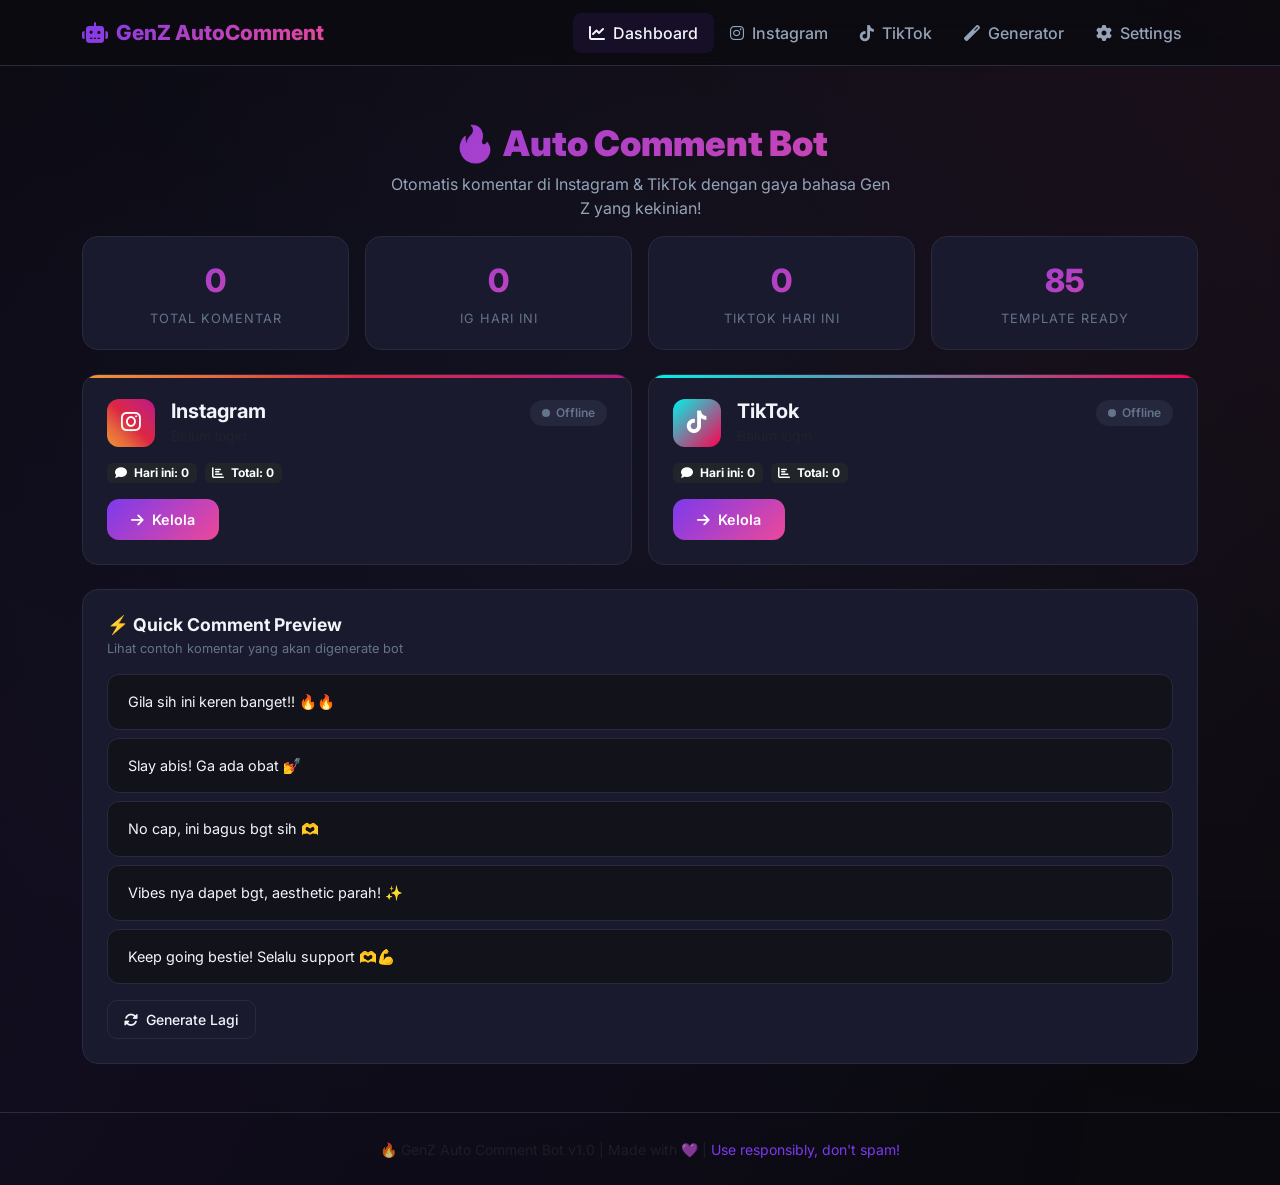
==== templates/index.html @ 7443616b "🤖 AutoCommentAI v2.0 - Smart Social Media Auto Commenter - AI-powered comment generator using Google" ====
<!DOCTYPE html>
<html lang="id" data-theme="dark">
<head>
    <meta charset="UTF-8">
    <meta name="viewport" content="width=device-width, initial-scale=1.0">
    <title>🔥 Gen Z Auto Comment Bot</title>
    <link href="https://cdn.jsdelivr.net/npm/bootstrap@5.3.2/dist/css/bootstrap.min.css" rel="stylesheet">
    <link href="https://cdnjs.cloudflare.com/ajax/libs/font-awesome/6.5.1/css/all.min.css" rel="stylesheet">
    <link href="https://fonts.googleapis.com/css2?family=Inter:wght@300;400;500;600;700;800;900&display=swap" rel="stylesheet">
    <style>
        :root {
            --bg-primary: #0a0a0f;
            --bg-secondary: #12121a;
            --bg-card: #1a1a2e;
            --bg-card-hover: #1f1f35;
            --accent-purple: #7c3aed;
            --accent-pink: #ec4899;
            --accent-blue: #3b82f6;
            --accent-green: #10b981;
            --accent-orange: #f59e0b;
            --accent-red: #ef4444;
            --text-primary: #f1f5f9;
            --text-secondary: #94a3b8;
            --text-muted: #64748b;
            --border: #2a2a3e;
            --gradient-1: linear-gradient(135deg, #7c3aed, #ec4899);
            --gradient-2: linear-gradient(135deg, #3b82f6, #7c3aed);
            --gradient-ig: linear-gradient(45deg, #f09433, #e6683c, #dc2743, #cc2366, #bc1888);
            --gradient-tiktok: linear-gradient(135deg, #00f2ea, #ff0050);
            --shadow: 0 4px 6px -1px rgba(0, 0, 0, 0.3);
            --shadow-lg: 0 10px 25px -3px rgba(0, 0, 0, 0.4);
        }

        * {
            margin: 0;
            padding: 0;
            box-sizing: border-box;
        }

        body {
            font-family: 'Inter', sans-serif;
            background: var(--bg-primary);
            color: var(--text-primary);
            min-height: 100vh;
            overflow-x: hidden;
        }

        /* Animated Background */
        .bg-animation {
            position: fixed;
            top: 0;
            left: 0;
            width: 100%;
            height: 100%;
            z-index: -1;
            background: var(--bg-primary);
        }

        .bg-animation::before {
            content: '';
            position: absolute;
            top: -50%;
            left: -50%;
            width: 200%;
            height: 200%;
            background: radial-gradient(circle at 20% 80%, rgba(124, 58, 237, 0.08) 0%, transparent 50%),
                        radial-gradient(circle at 80% 20%, rgba(236, 72, 153, 0.08) 0%, transparent 50%),
                        radial-gradient(circle at 50% 50%, rgba(59, 130, 246, 0.05) 0%, transparent 50%);
            animation: bgFloat 20s ease-in-out infinite;
        }

        @keyframes bgFloat {
            0%, 100% { transform: translate(0, 0) rotate(0deg); }
            33% { transform: translate(30px, -30px) rotate(1deg); }
            66% { transform: translate(-20px, 20px) rotate(-1deg); }
        }

        /* Navbar */
        .navbar-custom {
            background: rgba(10, 10, 15, 0.8);
            backdrop-filter: blur(20px);
            border-bottom: 1px solid var(--border);
            padding: 0.75rem 0;
        }

        .navbar-brand {
            font-weight: 800;
            font-size: 1.3rem;
            background: var(--gradient-1);
            -webkit-background-clip: text;
            -webkit-text-fill-color: transparent;
        }

        .nav-link {
            color: var(--text-secondary) !important;
            font-weight: 500;
            padding: 0.5rem 1rem !important;
            border-radius: 8px;
            transition: all 0.3s;
        }

        .nav-link:hover, .nav-link.active {
            color: var(--text-primary) !important;
            background: rgba(124, 58, 237, 0.1);
        }

        /* Cards */
        .card-custom {
            background: var(--bg-card);
            border: 1px solid var(--border);
            border-radius: 16px;
            padding: 1.5rem;
            transition: all 0.3s ease;
        }

        .card-custom:hover {
            background: var(--bg-card-hover);
            transform: translateY(-2px);
            box-shadow: var(--shadow-lg);
        }

        /* Platform Cards */
        .platform-card {
            position: relative;
            overflow: hidden;
        }

        .platform-card::before {
            content: '';
            position: absolute;
            top: 0;
            left: 0;
            right: 0;
            height: 3px;
        }

        .platform-card.instagram::before {
            background: var(--gradient-ig);
        }

        .platform-card.tiktok::before {
            background: var(--gradient-tiktok);
        }

        .platform-icon {
            width: 48px;
            height: 48px;
            border-radius: 12px;
            display: flex;
            align-items: center;
            justify-content: center;
            font-size: 1.4rem;
        }

        .platform-icon.ig {
            background: var(--gradient-ig);
        }

        .platform-icon.tt {
            background: var(--gradient-tiktok);
        }

        /* Stats Cards */
        .stat-card {
            text-align: center;
            padding: 1.25rem;
        }

        .stat-number {
            font-size: 2rem;
            font-weight: 800;
            background: var(--gradient-1);
            -webkit-background-clip: text;
            -webkit-text-fill-color: transparent;
        }

        .stat-label {
            font-size: 0.8rem;
            color: var(--text-muted);
            text-transform: uppercase;
            letter-spacing: 1px;
            margin-top: 0.25rem;
        }

        /* Buttons */
        .btn-glow {
            position: relative;
            padding: 0.6rem 1.5rem;
            border: none;
            border-radius: 12px;
            font-weight: 600;
            font-size: 0.9rem;
            cursor: pointer;
            transition: all 0.3s ease;
            overflow: hidden;
        }

        .btn-start {
            background: var(--gradient-1);
            color: white;
        }

        .btn-start:hover {
            transform: translateY(-2px);
            box-shadow: 0 8px 25px rgba(124, 58, 237, 0.4);
            color: white;
        }

        .btn-stop {
            background: linear-gradient(135deg, #ef4444, #dc2626);
            color: white;
        }

        .btn-stop:hover {
            transform: translateY(-2px);
            box-shadow: 0 8px 25px rgba(239, 68, 68, 0.4);
            color: white;
        }

        .btn-outline-custom {
            border: 1px solid var(--border);
            background: transparent;
            color: var(--text-primary);
            padding: 0.5rem 1rem;
            border-radius: 10px;
            font-weight: 500;
            transition: all 0.3s;
        }

        .btn-outline-custom:hover {
            background: rgba(124, 58, 237, 0.1);
            border-color: var(--accent-purple);
            color: var(--text-primary);
        }

        /* Inputs */
        .input-custom {
            background: var(--bg-secondary);
            border: 1px solid var(--border);
            color: var(--text-primary);
            border-radius: 10px;
            padding: 0.65rem 1rem;
            font-size: 0.9rem;
            transition: all 0.3s;
        }

        .input-custom:focus {
            background: var(--bg-secondary);
            border-color: var(--accent-purple);
            color: var(--text-primary);
            box-shadow: 0 0 0 3px rgba(124, 58, 237, 0.15);
        }

        .input-custom::placeholder {
            color: var(--text-muted);
        }

        /* Tags Input */
        .tags-container {
            display: flex;
            flex-wrap: wrap;
            gap: 0.5rem;
            padding: 0.5rem;
            background: var(--bg-secondary);
            border: 1px solid var(--border);
            border-radius: 10px;
            min-height: 44px;
            align-items: center;
        }

        .tag {
            display: inline-flex;
            align-items: center;
            gap: 0.3rem;
            padding: 0.25rem 0.6rem;
            border-radius: 20px;
            font-size: 0.8rem;
            font-weight: 500;
        }

        .tag.hashtag {
            background: rgba(124, 58, 237, 0.2);
            color: #a78bfa;
        }

        .tag.user {
            background: rgba(59, 130, 246, 0.2);
            color: #60a5fa;
        }

        .tag .remove-tag {
            cursor: pointer;
            opacity: 0.7;
            transition: opacity 0.2s;
        }

        .tag .remove-tag:hover {
            opacity: 1;
        }

        .tags-input {
            border: none;
            background: transparent;
            color: var(--text-primary);
            outline: none;
            font-size: 0.85rem;
            min-width: 100px;
            flex: 1;
        }

        .tags-input::placeholder {
            color: var(--text-muted);
        }

        /* Log Console */
        .log-console {
            background: #0d0d14;
            border: 1px solid var(--border);
            border-radius: 12px;
            max-height: 350px;
            overflow-y: auto;
            font-family: 'JetBrains Mono', 'Fira Code', monospace;
            font-size: 0.8rem;
        }

        .log-entry {
            padding: 0.4rem 1rem;
            border-bottom: 1px solid rgba(42, 42, 62, 0.3);
            display: flex;
            gap: 0.75rem;
            align-items: flex-start;
        }

        .log-entry:last-child {
            border-bottom: none;
        }

        .log-time {
            color: var(--text-muted);
            white-space: nowrap;
            font-size: 0.75rem;
        }

        .log-message {
            word-break: break-word;
        }

        .log-entry.success .log-message { color: var(--accent-green); }
        .log-entry.error .log-message { color: var(--accent-red); }
        .log-entry.warning .log-message { color: var(--accent-orange); }
        .log-entry.info .log-message { color: var(--text-secondary); }

        /* Status Badge */
        .status-badge {
            display: inline-flex;
            align-items: center;
            gap: 0.4rem;
            padding: 0.25rem 0.75rem;
            border-radius: 20px;
            font-size: 0.75rem;
            font-weight: 600;
        }

        .status-badge.running {
            background: rgba(16, 185, 129, 0.15);
            color: var(--accent-green);
        }

        .status-badge.stopped {
            background: rgba(239, 68, 68, 0.15);
            color: var(--accent-red);
        }

        .status-badge.offline {
            background: rgba(100, 116, 139, 0.15);
            color: var(--text-muted);
        }

        .status-dot {
            width: 8px;
            height: 8px;
            border-radius: 50%;
        }

        .status-dot.running {
            background: var(--accent-green);
            animation: pulse 2s infinite;
        }

        .status-dot.stopped { background: var(--accent-red); }
        .status-dot.offline { background: var(--text-muted); }

        @keyframes pulse {
            0%, 100% { opacity: 1; }
            50% { opacity: 0.4; }
        }

        /* Comment Preview */
        .comment-preview {
            background: var(--bg-secondary);
            border: 1px solid var(--border);
            border-radius: 12px;
            padding: 1rem 1.25rem;
            margin: 0.5rem 0;
            font-size: 0.9rem;
            line-height: 1.5;
            animation: fadeInUp 0.3s ease;
        }

        @keyframes fadeInUp {
            from {
                opacity: 0;
                transform: translateY(10px);
            }
            to {
                opacity: 1;
                transform: translateY(0);
            }
        }

        /* Toggle Switch */
        .toggle-switch {
            position: relative;
            width: 44px;
            height: 24px;
        }

        .toggle-switch input {
            opacity: 0;
            width: 0;
            height: 0;
        }

        .toggle-slider {
            position: absolute;
            cursor: pointer;
            top: 0;
            left: 0;
            right: 0;
            bottom: 0;
            background: var(--border);
            transition: 0.3s;
            border-radius: 24px;
        }

        .toggle-slider::before {
            content: '';
            position: absolute;
            height: 18px;
            width: 18px;
            left: 3px;
            bottom: 3px;
            background: white;
            transition: 0.3s;
            border-radius: 50%;
        }

        .toggle-switch input:checked + .toggle-slider {
            background: var(--accent-purple);
        }

        .toggle-switch input:checked + .toggle-slider::before {
            transform: translateX(20px);
        }

        /* Sections */
        .section-title {
            font-size: 1.1rem;
            font-weight: 700;
            margin-bottom: 0.25rem;
        }

        .section-subtitle {
            font-size: 0.8rem;
            color: var(--text-muted);
            margin-bottom: 1rem;
        }

        /* Custom Scrollbar */
        ::-webkit-scrollbar {
            width: 6px;
        }

        ::-webkit-scrollbar-track {
            background: transparent;
        }

        ::-webkit-scrollbar-thumb {
            background: var(--border);
            border-radius: 3px;
        }

        ::-webkit-scrollbar-thumb:hover {
            background: var(--text-muted);
        }

        /* Tab Custom */
        .tab-custom {
            display: flex;
            gap: 0.25rem;
            background: var(--bg-secondary);
            padding: 0.25rem;
            border-radius: 12px;
            margin-bottom: 1.5rem;
        }

        .tab-btn {
            flex: 1;
            padding: 0.6rem 1rem;
            border: none;
            background: transparent;
            color: var(--text-muted);
            font-weight: 600;
            font-size: 0.85rem;
            border-radius: 10px;
            cursor: pointer;
            transition: all 0.3s;
        }

        .tab-btn.active {
            background: var(--bg-card);
            color: var(--text-primary);
        }

        .tab-btn:hover:not(.active) {
            color: var(--text-secondary);
        }

        .tab-content {
            display: none;
        }

        .tab-content.active {
            display: block;
            animation: fadeInUp 0.3s ease;
        }

        /* Range Slider */
        .range-custom {
            -webkit-appearance: none;
            appearance: none;
            width: 100%;
            height: 6px;
            background: var(--border);
            border-radius: 3px;
            outline: none;
        }

        .range-custom::-webkit-slider-thumb {
            -webkit-appearance: none;
            appearance: none;
            width: 18px;
            height: 18px;
            border-radius: 50%;
            background: var(--accent-purple);
            cursor: pointer;
            box-shadow: 0 2px 6px rgba(124, 58, 237, 0.4);
        }

        /* Toast */
        .toast-container {
            position: fixed;
            top: 20px;
            right: 20px;
            z-index: 9999;
        }

        .toast-custom {
            background: var(--bg-card);
            border: 1px solid var(--border);
            color: var(--text-primary);
            border-radius: 12px;
            padding: 1rem 1.25rem;
            margin-bottom: 0.5rem;
            display: flex;
            align-items: center;
            gap: 0.75rem;
            box-shadow: var(--shadow-lg);
            animation: slideInRight 0.3s ease;
            max-width: 360px;
        }

        @keyframes slideInRight {
            from { transform: translateX(100%); opacity: 0; }
            to { transform: translateX(0); opacity: 1; }
        }

        /* Category Badge */
        .category-badge {
            display: inline-block;
            padding: 0.3rem 0.75rem;
            border-radius: 20px;
            font-size: 0.75rem;
            font-weight: 500;
            cursor: pointer;
            transition: all 0.3s;
            border: 1px solid var(--border);
            background: transparent;
            color: var(--text-secondary);
        }

        .category-badge.selected {
            background: rgba(124, 58, 237, 0.2);
            border-color: var(--accent-purple);
            color: #a78bfa;
        }

        .category-badge:hover {
            border-color: var(--accent-purple);
        }

        /* Modal Custom */
        .modal-custom .modal-content {
            background: var(--bg-card);
            border: 1px solid var(--border);
            border-radius: 16px;
        }

        .modal-custom .modal-header {
            border-bottom: 1px solid var(--border);
        }

        .modal-custom .modal-footer {
            border-top: 1px solid var(--border);
        }

        /* Responsive */
        @media (max-width: 768px) {
            .stat-number { font-size: 1.5rem; }
            .card-custom { padding: 1rem; }
        }

        /* Hero Section */
        .hero-section {
            padding: 2rem 0 1rem;
            text-align: center;
        }

        .hero-title {
            font-size: 2.2rem;
            font-weight: 900;
            background: var(--gradient-1);
            -webkit-background-clip: text;
            -webkit-text-fill-color: transparent;
            margin-bottom: 0.5rem;
        }

        .hero-subtitle {
            color: var(--text-secondary);
            font-size: 1rem;
            max-width: 500px;
            margin: 0 auto;
        }

        /* Select Custom */
        .select-custom {
            background: var(--bg-secondary);
            border: 1px solid var(--border);
            color: var(--text-primary);
            border-radius: 10px;
            padding: 0.5rem 1rem;
            font-size: 0.9rem;
        }

        .select-custom:focus {
            border-color: var(--accent-purple);
            box-shadow: 0 0 0 3px rgba(124, 58, 237, 0.15);
        }

        select.select-custom option {
            background: var(--bg-card);
        }
    </style>
</head>
<body>
    <div class="bg-animation"></div>

    <!-- Toast Container -->
    <div class="toast-container" id="toastContainer"></div>

    <!-- Navbar -->
    <nav class="navbar navbar-expand-lg navbar-custom sticky-top">
        <div class="container">
            <a class="navbar-brand" href="#">
                <i class="fas fa-robot me-2"></i>GenZ AutoComment
            </a>
            <button class="navbar-toggler" type="button" data-bs-toggle="collapse" data-bs-target="#navbarNav" style="border-color: var(--border);">
                <i class="fas fa-bars" style="color: var(--text-primary);"></i>
            </button>
            <div class="collapse navbar-collapse" id="navbarNav">
                <ul class="navbar-nav ms-auto">
                    <li class="nav-item">
                        <a class="nav-link active" href="#" onclick="showSection('dashboard')">
                            <i class="fas fa-chart-line me-1"></i> Dashboard
                        </a>
                    </li>
                    <li class="nav-item">
                        <a class="nav-link" href="#" onclick="showSection('instagram')">
                            <i class="fab fa-instagram me-1"></i> Instagram
                        </a>
                    </li>
                    <li class="nav-item">
                        <a class="nav-link" href="#" onclick="showSection('tiktok')">
                            <i class="fab fa-tiktok me-1"></i> TikTok
                        </a>
                    </li>
                    <li class="nav-item">
                        <a class="nav-link" href="#" onclick="showSection('generator')">
                            <i class="fas fa-magic me-1"></i> Generator
                        </a>
                    </li>
                    <li class="nav-item">
                        <a class="nav-link" href="#" onclick="showSection('settings')">
                            <i class="fas fa-cog me-1"></i> Settings
                        </a>
                    </li>
                </ul>
            </div>
        </div>
    </nav>

    <div class="container py-4">

        <!-- ==================== DASHBOARD ==================== -->
        <div id="section-dashboard" class="section-page">
            <div class="hero-section">
                <h1 class="hero-title">🔥 Auto Comment Bot</h1>
                <p class="hero-subtitle">Otomatis komentar di Instagram & TikTok dengan gaya bahasa Gen Z yang kekinian!</p>
            </div>

            <!-- Stats Row -->
            <div class="row g-3 mb-4">
                <div class="col-6 col-md-3">
                    <div class="card-custom stat-card">
                        <div class="stat-number" id="stat-total">0</div>
                        <div class="stat-label">Total Komentar</div>
                    </div>
                </div>
                <div class="col-6 col-md-3">
                    <div class="card-custom stat-card">
                        <div class="stat-number" id="stat-ig-today">0</div>
                        <div class="stat-label">IG Hari Ini</div>
                    </div>
                </div>
                <div class="col-6 col-md-3">
                    <div class="card-custom stat-card">
                        <div class="stat-number" id="stat-tt-today">0</div>
                        <div class="stat-label">TikTok Hari Ini</div>
                    </div>
                </div>
                <div class="col-6 col-md-3">
                    <div class="card-custom stat-card">
                        <div class="stat-number" id="stat-templates">0</div>
                        <div class="stat-label">Template Ready</div>
                    </div>
                </div>
            </div>

            <!-- Platform Overview -->
            <div class="row g-3 mb-4">
                <!-- Instagram Card -->
                <div class="col-md-6">
                    <div class="card-custom platform-card instagram">
                        <div class="d-flex justify-content-between align-items-start mb-3">
                            <div class="d-flex align-items-center gap-3">
                                <div class="platform-icon ig">
                                    <i class="fab fa-instagram text-white"></i>
                                </div>
                                <div>
                                    <h5 class="mb-0 fw-bold">Instagram</h5>
                                    <small class="text-muted" id="ig-username">Belum login</small>
                                </div>
                            </div>
                            <div id="ig-status">
                                <span class="status-badge offline">
                                    <span class="status-dot offline"></span>
                                    Offline
                                </span>
                            </div>
                        </div>
                        <div class="d-flex gap-2">
                            <span class="badge bg-dark" style="font-size: 0.75rem;">
                                <i class="fas fa-comment me-1"></i>
                                Hari ini: <span id="ig-count-today">0</span>
                            </span>
                            <span class="badge bg-dark" style="font-size: 0.75rem;">
                                <i class="fas fa-chart-bar me-1"></i>
                                Total: <span id="ig-count-total">0</span>
                            </span>
                        </div>
                        <div class="mt-3">
                            <button class="btn btn-sm btn-glow btn-start me-1" onclick="showSection('instagram')">
                                <i class="fas fa-arrow-right me-1"></i> Kelola
                            </button>
                        </div>
                    </div>
                </div>

                <!-- TikTok Card -->
                <div class="col-md-6">
                    <div class="card-custom platform-card tiktok">
                        <div class="d-flex justify-content-between align-items-start mb-3">
                            <div class="d-flex align-items-center gap-3">
                                <div class="platform-icon tt">
                                    <i class="fab fa-tiktok text-white"></i>
                                </div>
                                <div>
                                    <h5 class="mb-0 fw-bold">TikTok</h5>
                                    <small class="text-muted" id="tt-username">Belum login</small>
                                </div>
                            </div>
                            <div id="tt-status">
                                <span class="status-badge offline">
                                    <span class="status-dot offline"></span>
                                    Offline
                                </span>
                            </div>
                        </div>
                        <div class="d-flex gap-2">
                            <span class="badge bg-dark" style="font-size: 0.75rem;">
                                <i class="fas fa-comment me-1"></i>
                                Hari ini: <span id="tt-count-today">0</span>
                            </span>
                            <span class="badge bg-dark" style="font-size: 0.75rem;">
                                <i class="fas fa-chart-bar me-1"></i>
                                Total: <span id="tt-count-total">0</span>
                            </span>
                        </div>
                        <div class="mt-3">
                            <button class="btn btn-sm btn-glow btn-start me-1" onclick="showSection('tiktok')">
                                <i class="fas fa-arrow-right me-1"></i> Kelola
                            </button>
                        </div>
                    </div>
                </div>
            </div>

            <!-- Quick Comment Generator -->
            <div class="card-custom">
                <h6 class="section-title">⚡ Quick Comment Preview</h6>
                <p class="section-subtitle">Lihat contoh komentar yang akan digenerate bot</p>
                <div id="quick-comments"></div>
                <button class="btn btn-sm btn-outline-custom mt-2" onclick="loadQuickComments()">
                    <i class="fas fa-sync-alt me-1"></i> Generate Lagi
                </button>
            </div>
        </div>

        <!-- ==================== INSTAGRAM ==================== -->
        <div id="section-instagram" class="section-page" style="display:none;">
            <div class="d-flex align-items-center gap-3 mb-4">
                <div class="platform-icon ig">
                    <i class="fab fa-instagram text-white"></i>
                </div>
                <div>
                    <h3 class="mb-0 fw-bold">Instagram Auto Comment</h3>
                    <small class="text-muted">Otomatis komentar di postingan Instagram</small>
                </div>
            </div>

            <!-- Login Section -->
            <div class="card-custom mb-3" id="ig-login-section">
                <h6 class="section-title">🔑 Login Instagram</h6>
                <p class="section-subtitle">Masukkan credentials Instagram kamu</p>
                <div class="row g-2">
                    <div class="col-md-5">
                        <input type="text" class="form-control input-custom" id="ig-input-username" placeholder="Username Instagram">
                    </div>
                    <div class="col-md-5">
                        <input type="password" class="form-control input-custom" id="ig-input-password" placeholder="Password">
                    </div>
                    <div class="col-md-2">
                        <button class="btn btn-glow btn-start w-100" onclick="loginInstagram()">
                            <i class="fas fa-sign-in-alt me-1"></i> Login
                        </button>
                    </div>
                </div>
                <small class="text-muted mt-2 d-block">
                    ⚠️ Credentials hanya disimpan di session, tidak di database. Gunakan akun yang aman.
                </small>
            </div>

            <!-- Target Settings -->
            <div class="card-custom mb-3">
                <h6 class="section-title">🎯 Target Komentar</h6>
                <p class="section-subtitle">Tentukan hashtag dan user yang ingin dikomentari</p>

                <label class="form-label small text-muted mb-1">Hashtag Target</label>
                <div class="tags-container mb-3" id="ig-hashtags-container">
                    <input type="text" class="tags-input" id="ig-hashtag-input" placeholder="Ketik hashtag, tekan Enter..." onkeydown="addTag(event, 'ig', 'hashtag')">
                </div>

                <label class="form-label small text-muted mb-1">User Target</label>
                <div class="tags-container" id="ig-users-container">
                    <input type="text" class="tags-input" id="ig-user-input" placeholder="Ketik username, tekan Enter..." onkeydown="addTag(event, 'ig', 'user')">
                </div>
            </div>

            <!-- Control -->
            <div class="card-custom mb-3">
                <div class="d-flex justify-content-between align-items-center">
                    <div>
                        <h6 class="section-title mb-0">🤖 Auto Comment</h6>
                        <small class="text-muted" id="ig-auto-status">Belum aktif</small>
                    </div>
                    <div class="d-flex gap-2">
                        <button class="btn btn-glow btn-start" id="ig-start-btn" onclick="startIG()">
                            <i class="fas fa-play me-1"></i> Start
                        </button>
                        <button class="btn btn-glow btn-stop" id="ig-stop-btn" onclick="stopIG()" style="display:none;">
                            <i class="fas fa-stop me-1"></i> Stop
                        </button>
                    </div>
                </div>
            </div>

            <!-- Logs -->
            <div class="card-custom">
                <h6 class="section-title">📋 Activity Log</h6>
                <div class="log-console mt-2" id="ig-log">
                    <div class="log-entry info">
                        <span class="log-time">--:--:--</span>
                        <span class="log-message">Menunggu aksi... Login dulu bestie! 🔑</span>
                    </div>
                </div>
            </div>
        </div>

        <!-- ==================== TIKTOK ==================== -->
        <div id="section-tiktok" class="section-page" style="display:none;">
            <div class="d-flex align-items-center gap-3 mb-4">
                <div class="platform-icon tt">
                    <i class="fab fa-tiktok text-white"></i>
                </div>
                <div>
                    <h3 class="mb-0 fw-bold">TikTok Auto Comment</h3>
                    <small class="text-muted">Otomatis komentar di video TikTok</small>
                </div>
            </div>

            <!-- Login -->
            <div class="card-custom mb-3" id="tt-login-section">
                <h6 class="section-title">🔑 Login TikTok</h6>
                <p class="section-subtitle">Masukkan Session ID dari cookie browser kamu</p>
                <div class="row g-2">
                    <div class="col-md-10">
                        <input type="text" class="form-control input-custom" id="tt-input-session" placeholder="Paste sessionid cookie disini...">
                    </div>
                    <div class="col-md-2">
                        <button class="btn btn-glow btn-start w-100" onclick="loginTikTok()">
                            <i class="fas fa-sign-in-alt me-1"></i> Login
                        </button>
                    </div>
                </div>
                <small class="text-muted mt-2 d-block">
                    💡 Cara mendapatkan session ID: Buka TikTok di browser → F12 → Application → Cookies → Cari "sessionid"
                </small>
            </div>

            <!-- Target -->
            <div class="card-custom mb-3">
                <h6 class="section-title">🎯 Target Komentar</h6>
                <p class="section-subtitle">Tentukan hashtag dan user TikTok</p>

                <label class="form-label small text-muted mb-1">Hashtag Target</label>
                <div class="tags-container mb-3" id="tt-hashtags-container">
                    <input type="text" class="tags-input" id="tt-hashtag-input" placeholder="Ketik hashtag, tekan Enter..." onkeydown="addTag(event, 'tt', 'hashtag')">
                </div>

                <label class="form-label small text-muted mb-1">User Target</label>
                <div class="tags-container" id="tt-users-container">
                    <input type="text" class="tags-input" id="tt-user-input" placeholder="Ketik username, tekan Enter..." onkeydown="addTag(event, 'tt', 'user')">
                </div>
            </div>

            <!-- Control -->
            <div class="card-custom mb-3">
                <div class="d-flex justify-content-between align-items-center">
                    <div>
                        <h6 class="section-title mb-0">🤖 Auto Comment</h6>
                        <small class="text-muted" id="tt-auto-status">Belum aktif</small>
                    </div>
                    <div class="d-flex gap-2">
                        <button class="btn btn-glow btn-start" id="tt-start-btn" onclick="startTT()">
                            <i class="fas fa-play me-1"></i> Start
                        </button>
                        <button class="btn btn-glow btn-stop" id="tt-stop-btn" onclick="stopTT()" style="display:none;">
                            <i class="fas fa-stop me-1"></i> Stop
                        </button>
                    </div>
                </div>
            </div>

            <!-- Logs -->
            <div class="card-custom">
                <h6 class="section-title">📋 Activity Log</h6>
                <div class="log-console mt-2" id="tt-log">
                    <div class="log-entry info">
                        <span class="log-time">--:--:--</span>
                        <span class="log-message">Menunggu aksi... Login dulu bestie! 🔑</span>
                    </div>
                </div>
            </div>
        </div>

        <!-- ==================== GENERATOR ==================== -->
        <div id="section-generator" class="section-page" style="display:none;">
            <div class="d-flex align-items-center gap-3 mb-4">
                <div class="platform-icon" style="background: var(--gradient-2);">
                    <i class="fas fa-magic text-white"></i>
                </div>
                <div>
                    <h3 class="mb-0 fw-bold">Comment Generator</h3>
                    <small class="text-muted">Preview dan test komentar Gen Z sebelum auto comment</small>
                </div>
            </div>

            <div class="row g-3">
                <div class="col-md-5">
                    <div class="card-custom">
                        <h6 class="section-title">⚙️ Pengaturan Generate</h6>

                        <label class="form-label small text-muted mt-3">Mode</label>
                        <select class="form-select select-custom" id="gen-mode">
                            <option value="template">📝 Template (Tanpa AI)</option>
                            <option value="ai">🤖 AI (OpenAI GPT)</option>
                        </select>

                        <label class="form-label small text-muted mt-3">Kategori</label>
                        <div class="d-flex flex-wrap gap-2" id="gen-categories">
                            <!-- Filled by JS -->
                        </div>

                        <label class="form-label small text-muted mt-3">Tipe Postingan (untuk AI mode)</label>
                        <select class="form-select select-custom" id="gen-post-type">
                            <option value="general">🌐 General</option>
                            <option value="food">🍔 Makanan</option>
                            <option value="travel">✈️ Travel</option>
                            <option value="fashion">👗 Fashion</option>
                            <option value="funny">😂 Lucu</option>
                            <option value="motivational">💪 Motivasi</option>
                        </select>

                        <label class="form-label small text-muted mt-3">Caption Postingan (opsional, untuk AI)</label>
                        <textarea class="form-control input-custom" id="gen-caption" rows="3" placeholder="Paste caption postingan disini untuk komentar yang lebih relevan..."></textarea>

                        <label class="form-label small text-muted mt-3">Jumlah Komentar</label>
                        <input type="range" class="range-custom" id="gen-count" min="1" max="20" value="5">
                        <small class="text-muted"><span id="gen-count-label">5</span> komentar</small>

                        <button class="btn btn-glow btn-start w-100 mt-3" onclick="generateComments()">
                            <i class="fas fa-magic me-1"></i> Generate Komentar!
                        </button>
                    </div>
                </div>
                <div class="col-md-7">
                    <div class="card-custom">
                        <h6 class="section-title">💬 Preview Komentar</h6>
                        <p class="section-subtitle">Komentar yang akan digenerate oleh bot</p>
                        <div id="gen-results">
                            <div class="text-center py-5">
                                <i class="fas fa-comments fa-3x mb-3" style="color: var(--text-muted);"></i>
                                <p class="text-muted">Klik "Generate Komentar" untuk melihat preview</p>
                            </div>
                        </div>
                    </div>
                </div>
            </div>
        </div>

        <!-- ==================== SETTINGS ==================== -->
        <div id="section-settings" class="section-page" style="display:none;">
            <div class="d-flex align-items-center gap-3 mb-4">
                <div class="platform-icon" style="background: linear-gradient(135deg, #64748b, #475569);">
                    <i class="fas fa-cog text-white"></i>
                </div>
                <div>
                    <h3 class="mb-0 fw-bold">Settings</h3>
                    <small class="text-muted">Konfigurasi bot auto comment</small>
                </div>
            </div>

            <div class="row g-3">
                <div class="col-md-6">
                    <div class="card-custom">
                        <h6 class="section-title">⏱️ Timing & Limits</h6>
                        <p class="section-subtitle">Atur interval dan batasan komentar</p>

                        <label class="form-label small text-muted">Interval Minimum (detik)</label>
                        <input type="number" class="form-control input-custom mb-3" id="set-interval-min" value="30" min="10" max="300">

                        <label class="form-label small text-muted">Interval Maximum (detik)</label>
                        <input type="number" class="form-control input-custom mb-3" id="set-interval-max" value="120" min="30" max="600">

                        <label class="form-label small text-muted">Max Komentar Per Hari</label>
                        <input type="number" class="form-control input-custom mb-3" id="set-max-per-day" value="50" min="5" max="200">

                        <div class="alert" style="background: rgba(245, 158, 11, 0.1); border: 1px solid rgba(245, 158, 11, 0.2); border-radius: 10px; color: var(--accent-orange); font-size: 0.8rem;">
                            <i class="fas fa-exclamation-triangle me-1"></i>
                            Interval terlalu cepat bisa menyebabkan akun kena ban. Recommended: minimal 30 detik.
                        </div>
                    </div>
                </div>

                <div class="col-md-6">
                    <div class="card-custom">
                        <h6 class="section-title">🎨 Comment Style</h6>
                        <p class="section-subtitle">Atur gaya komentar bot</p>

                        <label class="form-label small text-muted">Mode Komentar</label>
                        <select class="form-select select-custom mb-3" id="set-comment-mode">
                            <option value="template">📝 Template</option>
                            <option value="ai">🤖 AI (OpenAI)</option>
                        </select>

                        <label class="form-label small text-muted">Kategori Aktif</label>
                        <div class="d-flex flex-wrap gap-2 mb-3" id="set-categories">
                            <!-- Filled by JS -->
                        </div>

                        <div class="d-flex justify-content-between align-items-center mb-3">
                            <div>
                                <span class="fw-bold" style="font-size: 0.9rem;">Auto Like</span>
                                <br><small class="text-muted">Like postingan setelah komentar</small>
                            </div>
                            <label class="toggle-switch">
                                <input type="checkbox" id="set-auto-like" checked>
                                <span class="toggle-slider"></span>
                            </label>
                        </div>

                        <div class="d-flex justify-content-between align-items-center">
                            <div>
                                <span class="fw-bold" style="font-size: 0.9rem;">Auto Follow</span>
                                <br><small class="text-muted">Follow user setelah komentar</small>
                            </div>
                            <label class="toggle-switch">
                                <input type="checkbox" id="set-auto-follow">
                                <span class="toggle-slider"></span>
                            </label>
                        </div>
                    </div>
                </div>

                <div class="col-12">
                    <div class="card-custom">
                        <h6 class="section-title">🔑 API Configuration</h6>
                        <p class="section-subtitle">Konfigurasi API key untuk fitur AI</p>

                        <label class="form-label small text-muted">OpenAI API Key (untuk mode AI)</label>
                        <div class="row g-2">
                            <div class="col-md-10">
                                <input type="password" class="form-control input-custom" id="set-openai-key" placeholder="sk-...">
                            </div>
                            <div class="col-md-2">
                                <button class="btn btn-outline-custom w-100" onclick="testApiKey()">
                                    <i class="fas fa-check me-1"></i> Test
                                </button>
                            </div>
                        </div>
                        <small class="text-muted mt-1 d-block">Dapatkan API key di <a href="https://platform.openai.com" target="_blank" style="color: var(--accent-purple);">platform.openai.com</a></small>
                    </div>
                </div>

                <div class="col-12">
                    <button class="btn btn-glow btn-start" onclick="saveSettings()">
                        <i class="fas fa-save me-1"></i> Simpan Settings
                    </button>
                </div>
            </div>
        </div>

    </div>

    <!-- Footer -->
    <footer class="text-center py-4 mt-4" style="border-top: 1px solid var(--border);">
        <small class="text-muted">
            🔥 GenZ Auto Comment Bot v1.0 | Made with 💜 | 
            <span style="color: var(--accent-purple);">Use responsibly, don't spam!</span>
        </small>
    </footer>

    <!-- Scripts -->
    <script src="https://cdn.jsdelivr.net/npm/bootstrap@5.3.2/dist/js/bootstrap.bundle.min.js"></script>
    <script src="https://cdn.socket.io/4.6.0/socket.io.min.js"></script>
    <script>
        // =============================================
        // STATE
        // =============================================
        const API_BASE = '';
        let socket = null;
        const tags = {
            ig: { hashtag: [], user: [] },
            tt: { hashtag: [], user: [] }
        };

        const CATEGORIES = [
            { id: 'pujian_umum', label: '🌟 Pujian Umum' },
            { id: 'pujian_outfit', label: '👗 Outfit' },
            { id: 'pujian_makanan', label: '🍔 Makanan' },
            { id: 'pujian_travel', label: '✈️ Travel' },
            { id: 'supportive', label: '💪 Supportive' },
            { id: 'lucu', label: '😂 Lucu' },
            { id: 'engagement_boost', label: '📈 Engagement' },
        ];

        // =============================================
        // INIT
        // =============================================
        document.addEventListener('DOMContentLoaded', () => {
            initSocket();
            loadCategories();
            loadQuickComments();
            loadStats();
            updateCountLabel();
        });

        function initSocket() {
            try {
                socket = io();
                socket.on('stats_update', (data) => updateDashboard(data));
                socket.on('log_update', (data) => addLogEntry(data.platform, data.log));
            } catch(e) {
                console.log('WebSocket not available, using polling');
                setInterval(loadStats, 5000);
            }
        }

        // =============================================
        // NAVIGATION
        // =============================================
        function showSection(section) {
            document.querySelectorAll('.section-page').forEach(el => el.style.display = 'none');
            document.getElementById(`section-${section}`).style.display = 'block';

            document.querySelectorAll('.nav-link').forEach(el => el.classList.remove('active'));
            event.target.closest('.nav-link')?.classList.add('active');
        }

        // =============================================
        // DASHBOARD
        // =============================================
        function loadStats() {
            fetch(`${API_BASE}/api/status`)
                .then(r => r.json())
                .then(data => updateDashboard(data))
                .catch(() => {});
        }

        function updateDashboard(data) {
            if (!data) return;

            document.getElementById('stat-total').textContent = data.total_all_time || 0;
            document.getElementById('stat-ig-today').textContent = data.instagram?.comments_today || 0;
            document.getElementById('stat-tt-today').textContent = data.tiktok?.comments_today || 0;

            // IG Status
            document.getElementById('ig-count-today').textContent = data.instagram?.comments_today || 0;
            document.getElementById('ig-count-total').textContent = data.instagram?.total_comments || 0;

            const igStatus = data.instagram?.is_running ? 'running' : (data.instagram?.is_logged_in ? 'stopped' : 'offline');
            const igStatusLabel = igStatus === 'running' ? 'Running' : (igStatus === 'stopped' ? 'Stopped' : 'Offline');
            document.getElementById('ig-status').innerHTML = `
                <span class="status-badge ${igStatus}">
                    <span class="status-dot ${igStatus}"></span>
                    ${igStatusLabel}
                </span>
            `;

            if (data.instagram?.username) {
                document.getElementById('ig-username').textContent = `@${data.instagram.username}`;
            }

            // TT Status
            document.getElementById('tt-count-today').textContent = data.tiktok?.comments_today || 0;
            document.getElementById('tt-count-total').textContent = data.tiktok?.total_comments || 0;

            const ttStatus = data.tiktok?.is_running ? 'running' : (data.tiktok?.is_logged_in ? 'stopped' : 'offline');
            const ttStatusLabel = ttStatus === 'running' ? 'Running' : (ttStatus === 'stopped' ? 'Stopped' : 'Offline');
            document.getElementById('tt-status').innerHTML = `
                <span class="status-badge ${ttStatus}">
                    <span class="status-dot ${ttStatus}"></span>
                    ${ttStatusLabel}
                </span>
            `;

            if (data.tiktok?.username) {
                document.getElementById('tt-username').textContent = `@${data.tiktok.username}`;
            }

            // Button states
            if (data.instagram?.is_running) {
                document.getElementById('ig-start-btn').style.display = 'none';
                document.getElementById('ig-stop-btn').style.display = 'inline-block';
                document.getElementById('ig-auto-status').textContent = '🟢 Bot sedang aktif...';
            } else {
                document.getElementById('ig-start-btn').style.display = 'inline-block';
                document.getElementById('ig-stop-btn').style.display = 'none';
                document.getElementById('ig-auto-status').textContent = 'Belum aktif';
            }

            if (data.tiktok?.is_running) {
                document.getElementById('tt-start-btn').style.display = 'none';
                document.getElementById('tt-stop-btn').style.display = 'inline-block';
                document.getElementById('tt-auto-status').textContent = '🟢 Bot sedang aktif...';
            } else {
                document.getElementById('tt-start-btn').style.display = 'inline-block';
                document.getElementById('tt-stop-btn').style.display = 'none';
                document.getElementById('tt-auto-status').textContent = 'Belum aktif';
            }
        }

        function loadQuickComments() {
            fetch(`${API_BASE}/api/generate-bulk`, {
                method: 'POST',
                headers: { 'Content-Type': 'application/json' },
                body: JSON.stringify({ count: 5 })
            })
            .then(r => r.json())
            .then(data => {
                const container = document.getElementById('quick-comments');
                if (data.comments) {
                    container.innerHTML = data.comments.map(c =>
                        `<div class="comment-preview">${c}</div>`
                    ).join('');
                }
            })
            .catch(() => {
                document.getElementById('quick-comments').innerHTML = `
                    <div class="comment-preview">Gila sih ini keren banget!! 🔥🔥</div>
                    <div class="comment-preview">Slay abis! Ga ada obat 💅</div>
                    <div class="comment-preview">No cap, ini bagus bgt sih 🫶</div>
                    <div class="comment-preview">Vibes nya dapet bgt, aesthetic parah! ✨</div>
                    <div class="comment-preview">Keep going bestie! Selalu support 🫶💪</div>
                `;
            });

            // Load template count
            fetch(`${API_BASE}/api/categories`)
                .then(r => r.json())
                .then(data => {
                    document.getElementById('stat-templates').textContent = data.total_templates || 85;
                })
                .catch(() => {
                    document.getElementById('stat-templates').textContent = '85';
                });
        }

        // =============================================
        // TAGS INPUT
        // =============================================
        function addTag(event, platform, type) {
            if (event.key !== 'Enter') return;
            event.preventDefault();

            const input = event.target;
            let value = input.value.trim();
            if (!value) return;

            // Remove # or @ prefix if added
            value = value.replace(/^[#@]/, '');

            if (tags[platform][type].includes(value)) {
                showToast('Tag sudah ada!', 'warning');
                return;
            }

            tags[platform][type].push(value);
            input.value = '';
            renderTags(platform, type);
        }

        function removeTag(platform, type, value) {
            tags[platform][type] = tags[platform][type].filter(t => t !== value);
            renderTags(platform, type);
        }

        function renderTags(platform, type) {
            const containerId = `${platform}-${type === 'hashtag' ? 'hashtags' : 'users'}-container`;
            const container = document.getElementById(containerId);
            const input = container.querySelector('input');

            // Remove existing tags
            container.querySelectorAll('.tag').forEach(t => t.remove());

            // Add tags before input
            tags[platform][type].forEach(tag => {
                const tagEl = document.createElement('span');
                tagEl.className = `tag ${type}`;
                tagEl.innerHTML = `
                    ${type === 'hashtag' ? '#' : '@'}${tag}
                    <i class="fas fa-times remove-tag" onclick="removeTag('${platform}', '${type}', '${tag}')"></i>
                `;
                container.insertBefore(tagEl, input);
            });
        }

        // =============================================
        // INSTAGRAM ACTIONS
        // =============================================
        function loginInstagram() {
            const username = document.getElementById('ig-input-username').value;
            const password = document.getElementById('ig-input-password').value;

            if (!username || !password) {
                showToast('Isi username dan password dulu bestie! 🔑', 'warning');
                return;
            }

            showToast('Mencoba login Instagram...', 'info');

            fetch(`${API_BASE}/api/instagram/login`, {
                method: 'POST',
                headers: { 'Content-Type': 'application/json' },
                body: JSON.stringify({ username, password })
            })
            .then(r => r.json())
            .then(data => {
                showToast(data.message, data.success ? 'success' : 'error');
                if (data.success) loadStats();
            })
            .catch(e => showToast('Error koneksi ke server', 'error'));
        }

        function startIG() {
            const hashtags = tags.ig.hashtag;
            const users = tags.ig.user;

            if (!hashtags.length && !users.length) {
                showToast('Tambahkan minimal 1 hashtag atau user target! 🎯', 'warning');
                return;
            }

            fetch(`${API_BASE}/api/instagram/start`, {
                method: 'POST',
                headers: { 'Content-Type': 'application/json' },
                body: JSON.stringify({ hashtags, users })
            })
            .then(r => r.json())
            .then(data => {
                showToast(data.message, data.success ? 'success' : 'error');
                loadStats();
            });
        }

        function stopIG() {
            fetch(`${API_BASE}/api/instagram/stop`, { method: 'POST' })
            .then(r => r.json())
            .then(data => {
                showToast(data.message, 'info');
                loadStats();
            });
        }

        // =============================================
        // TIKTOK ACTIONS
        // =============================================
        function loginTikTok() {
            const sessionId = document.getElementById('tt-input-session').value;

            if (!sessionId) {
                showToast('Isi session ID dulu bestie! 🔑', 'warning');
                return;
            }

            fetch(`${API_BASE}/api/tiktok/login`, {
                method: 'POST',
                headers: { 'Content-Type': 'application/json' },
                body: JSON.stringify({ session_id: sessionId })
            })
            .then(r => r.json())
            .then(data => {
                showToast(data.message, data.success ? 'success' : 'error');
                if (data.success) loadStats();
            });
        }

        function startTT() {
            const hashtags = tags.tt.hashtag;
            const users = tags.tt.user;

            if (!hashtags.length && !users.length) {
                showToast('Tambahkan minimal 1 hashtag atau user target! 🎯', 'warning');
                return;
            }

            fetch(`${API_BASE}/api/tiktok/start`, {
                method: 'POST',
                headers: { 'Content-Type': 'application/json' },
                body: JSON.stringify({ hashtags, users })
            })
            .then(r => r.json())
            .then(data => {
                showToast(data.message, data.success ? 'success' : 'error');
                loadStats();
            });
        }

        function stopTT() {
            fetch(`${API_BASE}/api/tiktok/stop`, { method: 'POST' })
            .then(r => r.json())
            .then(data => {
                showToast(data.message, 'info');
                loadStats();
            });
        }

        // =============================================
        // COMMENT GENERATOR
        // =============================================
        function loadCategories() {
            const genContainer = document.getElementById('gen-categories');
            const setContainer = document.getElementById('set-categories');

            CATEGORIES.forEach(cat => {
                const badge1 = `<span class="category-badge" data-cat="${cat.id}" onclick="toggleCategory(this)">${cat.label}</span>`;
                const badge2 = `<span class="category-badge selected" data-cat="${cat.id}" onclick="toggleSettingsCategory(this)">${cat.label}</span>`;

                genContainer.innerHTML += badge1;
                setContainer.innerHTML += badge2;
            });
        }

        let selectedGenCategory = null;

        function toggleCategory(el) {
            document.querySelectorAll('#gen-categories .category-badge').forEach(b => b.classList.remove('selected'));
            if (selectedGenCategory === el.dataset.cat) {
                selectedGenCategory = null;
            } else {
                el.classList.add('selected');
                selectedGenCategory = el.dataset.cat;
            }
        }

        function toggleSettingsCategory(el) {
            el.classList.toggle('selected');
        }

        function updateCountLabel() {
            const slider = document.getElementById('gen-count');
            const label = document.getElementById('gen-count-label');
            slider.addEventListener('input', () => {
                label.textContent = slider.value;
            });
        }

        function generateComments() {
            const mode = document.getElementById('gen-mode').value;
            const postType = document.getElementById('gen-post-type').value;
            const caption = document.getElementById('gen-caption').value;
            const count = parseInt(document.getElementById('gen-count').value);

            const container = document.getElementById('gen-results');
            container.innerHTML = '<div class="text-center py-4"><i class="fas fa-spinner fa-spin fa-2x" style="color: var(--accent-purple);"></i><p class="text-muted mt-2">Generating komentar...</p></div>';

            fetch(`${API_BASE}/api/generate-bulk`, {
                method: 'POST',
                headers: { 'Content-Type': 'application/json' },
                body: JSON.stringify({
                    mode,
                    category: selectedGenCategory,
                    post_type: postType,
                    caption,
                    count
                })
            })
            .then(r => r.json())
            .then(data => {
                if (data.comments && data.comments.length > 0) {
                    container.innerHTML = data.comments.map((c, i) =>
                        `<div class="comment-preview">
                            <span style="color: var(--text-muted); font-size: 0.75rem;">#${i+1}</span>
                            <span class="ms-2">${c}</span>
                            <button class="btn btn-sm float-end" onclick="copyComment(this, '${c.replace(/'/g, "\\'")}')" style="color: var(--text-muted); font-size: 0.75rem;">
                                <i class="fas fa-copy"></i>
                            </button>
                        </div>`
                    ).join('');
                }
            })
            .catch(() => {
                container.innerHTML = '<p class="text-center text-danger">Error generating komentar. Pastikan server berjalan!</p>';
            });
        }

        function copyComment(btn, text) {
            navigator.clipboard.writeText(text);
            btn.innerHTML = '<i class="fas fa-check" style="color: var(--accent-green);"></i>';
            setTimeout(() => {
                btn.innerHTML = '<i class="fas fa-copy"></i>';
            }, 2000);
        }

        // =============================================
        // SETTINGS
        // =============================================
        function saveSettings() {
            const activeCategories = [];
            document.querySelectorAll('#set-categories .category-badge.selected').forEach(el => {
                activeCategories.push(el.dataset.cat);
            });

            const settings = {
                interval_min: parseInt(document.getElementById('set-interval-min').value),
                interval_max: parseInt(document.getElementById('set-interval-max').value),
                max_per_day: parseInt(document.getElementById('set-max-per-day').value),
                comment_mode: document.getElementById('set-comment-mode').value,
                categories: activeCategories,
                auto_like: document.getElementById('set-auto-like').checked,
                auto_follow: document.getElementById('set-auto-follow').checked,
            };

            fetch(`${API_BASE}/api/settings`, {
                method: 'POST',
                headers: { 'Content-Type': 'application/json' },
                body: JSON.stringify(settings)
            })
            .then(r => r.json())
            .then(data => {
                showToast('Settings berhasil disimpan! ✅', 'success');
            })
            .catch(() => {
                showToast('Gagal menyimpan settings', 'error');
            });
        }

        function testApiKey() {
            showToast('Testing API key... (fitur ini memerlukan server)', 'info');
        }

        // =============================================
        // LOG
        // =============================================
        function addLogEntry(platform, log) {
            const logId = platform === 'instagram' ? 'ig-log' : 'tt-log';
            const container = document.getElementById(logId);

            const entry = document.createElement('div');
            entry.className = `log-entry ${log.type}`;
            entry.innerHTML = `
                <span class="log-time">${log.time}</span>
                <span class="log-message">${log.message}</span>
            `;
            container.insertBefore(entry, container.firstChild);

            // Keep max 50 entries in DOM
            while (container.children.length > 50) {
                container.removeChild(container.lastChild);
            }
        }

        // =============================================
        // TOAST NOTIFICATIONS
        // =============================================
        function showToast(message, type = 'info') {
            const container = document.getElementById('toastContainer');
            const icons = {
                success: '<i class="fas fa-check-circle" style="color: var(--accent-green); font-size: 1.2rem;"></i>',
                error: '<i class="fas fa-times-circle" style="color: var(--accent-red); font-size: 1.2rem;"></i>',
                warning: '<i class="fas fa-exclamation-circle" style="color: var(--accent-orange); font-size: 1.2rem;"></i>',
                info: '<i class="fas fa-info-circle" style="color: var(--accent-blue); font-size: 1.2rem;"></i>',
            };

            const toast = document.createElement('div');
            toast.className = 'toast-custom';
            toast.innerHTML = `
                ${icons[type] || icons.info}
                <span style="font-size: 0.85rem;">${message}</span>
            `;
            container.appendChild(toast);

            setTimeout(() => {
                toast.style.opacity = '0';
                toast.style.transform = 'translateX(100%)';
                toast.style.transition = 'all 0.3s ease';
                setTimeout(() => toast.remove(), 300);
            }, 4000);
        }
    </script>
</body>
</html>
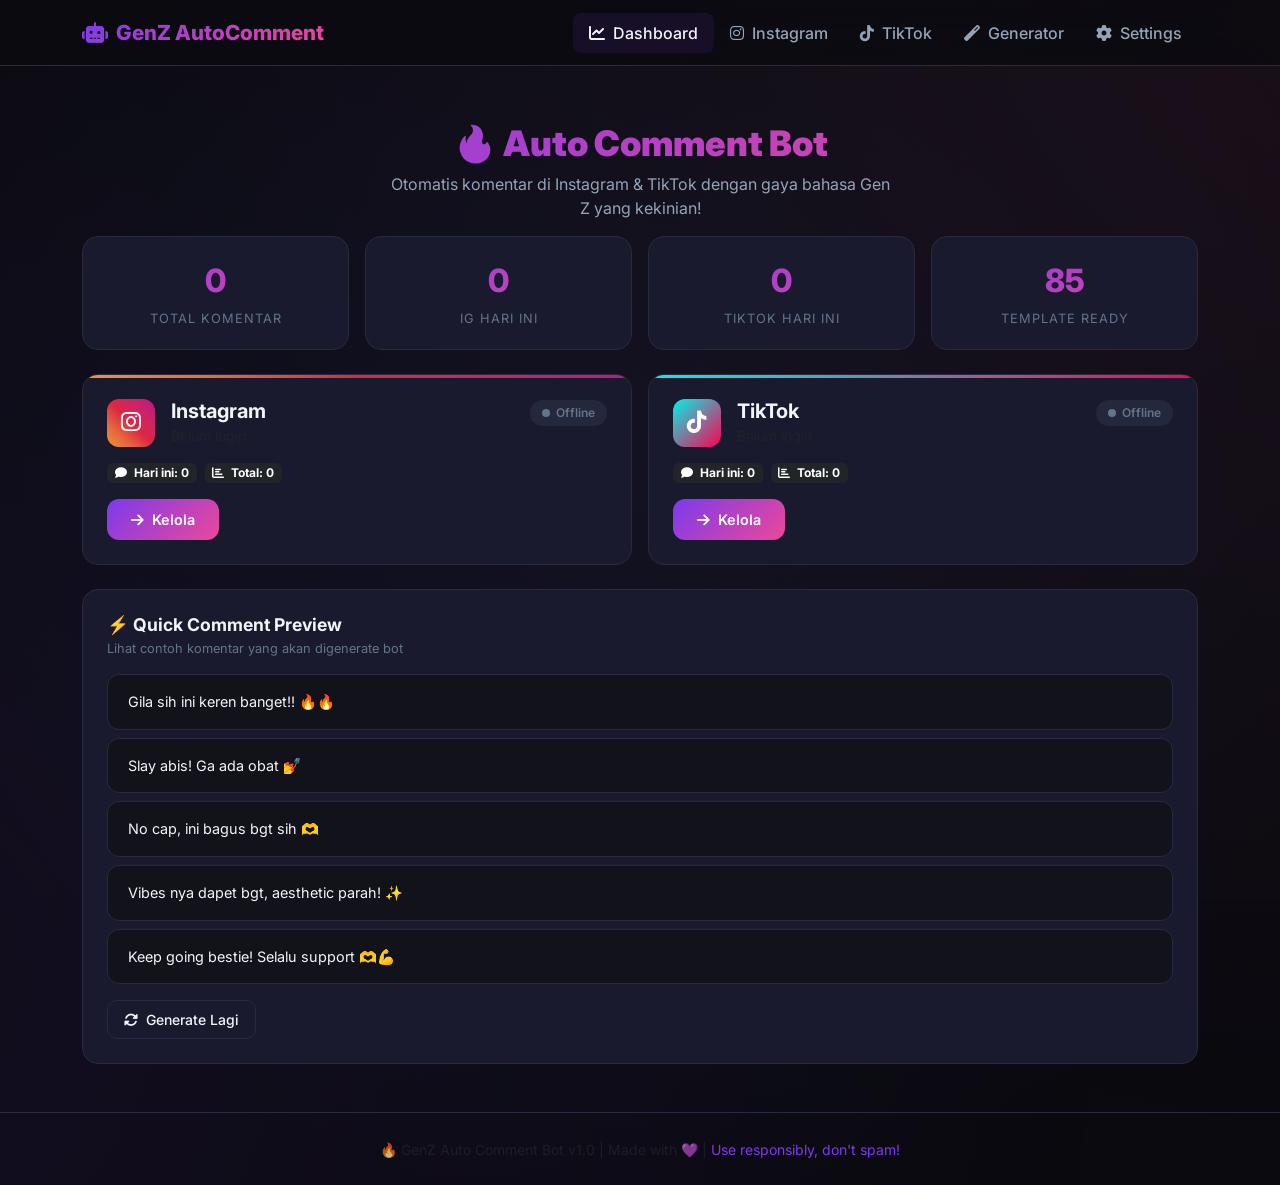
==== commit bb53a068: "feat: handle Instagram login challenge & 2FA verification - app.py: handle ChallengeRequired & TwoFa" ====
--- a/templates/index.html
+++ b/templates/index.html
@@ -880,6 +880,25 @@
                 </small>
             </div>
 
+            <!-- Challenge / 2FA Verification Section (hidden by default) -->
+            <div class="card-custom mb-3" id="ig-challenge-section" style="display:none;">
+                <h6 class="section-title">🔒 Verifikasi Keamanan</h6>
+                <p class="section-subtitle" id="ig-challenge-msg">Instagram meminta verifikasi. Cek email/SMS kamu.</p>
+                <div class="row g-2">
+                    <div class="col-md-8">
+                        <input type="text" class="form-control input-custom" id="ig-input-code" placeholder="Masukkan kode verifikasi (6 digit)" maxlength="10">
+                    </div>
+                    <div class="col-md-4">
+                        <button class="btn btn-glow btn-start w-100" id="ig-submit-code-btn" onclick="submitChallengeCode()">
+                            <i class="fas fa-check me-1"></i> Verifikasi
+                        </button>
+                    </div>
+                </div>
+                <small class="text-muted mt-2 d-block">
+                    📧 Kode dikirim ke email/SMS yang terdaftar di akun Instagram kamu.
+                </small>
+            </div>
+
             <!-- Target Settings -->
             <div class="card-custom mb-3">
                 <h6 class="section-title">🎯 Target Komentar</h6>
@@ -1398,6 +1417,9 @@
         // =============================================
         // INSTAGRAM ACTIONS
         // =============================================
+        // Track challenge type for submit
+        let pendingChallengeType = null; // 'challenge' or '2fa'
+
         function loginInstagram() {
             const username = document.getElementById('ig-input-username').value;
             const password = document.getElementById('ig-input-password').value;
@@ -1416,11 +1438,81 @@
             })
             .then(r => r.json())
             .then(data => {
-                showToast(data.message, data.success ? 'success' : 'error');
-                if (data.success) loadStats();
+                if (data.success) {
+                    showToast(data.message, 'success');
+                    document.getElementById('ig-challenge-section').style.display = 'none';
+                    loadStats();
+                } else if (data.challenge_required) {
+                    // Show challenge verification form
+                    pendingChallengeType = 'challenge';
+                    document.getElementById('ig-challenge-section').style.display = 'block';
+                    document.getElementById('ig-challenge-msg').textContent = data.message;
+                    document.getElementById('ig-input-code').value = '';
+                    document.getElementById('ig-input-code').focus();
+                    showToast('🔒 Verifikasi dibutuhkan! Cek email/SMS kamu.', 'warning');
+                } else if (data.two_factor_required) {
+                    // Show 2FA form
+                    pendingChallengeType = '2fa';
+                    document.getElementById('ig-challenge-section').style.display = 'block';
+                    document.getElementById('ig-challenge-msg').textContent = data.message;
+                    document.getElementById('ig-input-code').placeholder = 'Masukkan kode 2FA dari authenticator app';
+                    document.getElementById('ig-input-code').value = '';
+                    document.getElementById('ig-input-code').focus();
+                    showToast('🔐 Masukkan kode 2FA dari authenticator app.', 'warning');
+                } else {
+                    showToast(data.message, 'error');
+                }
             })
             .catch(e => showToast('Error koneksi ke server', 'error'));
         }
+
+        function submitChallengeCode() {
+            const code = document.getElementById('ig-input-code').value.trim();
+            if (!code) {
+                showToast('Masukkan kode verifikasi!', 'warning');
+                return;
+            }
+
+            const endpoint = pendingChallengeType === '2fa'
+                ? '/api/instagram/2fa'
+                : '/api/instagram/challenge';
+
+            const btn = document.getElementById('ig-submit-code-btn');
+            btn.innerHTML = '<i class="fas fa-spinner fa-spin me-1"></i> Memverifikasi...';
+            btn.disabled = true;
+
+            showToast('Mengirim kode verifikasi...', 'info');
+
+            fetch(`${API_BASE}${endpoint}`, {
+                method: 'POST',
+                headers: { 'Content-Type': 'application/json' },
+                body: JSON.stringify({ code })
+            })
+            .then(r => r.json())
+            .then(data => {
+                showToast(data.message, data.success ? 'success' : 'error');
+                if (data.success) {
+                    document.getElementById('ig-challenge-section').style.display = 'none';
+                    pendingChallengeType = null;
+                    loadStats();
+                }
+            })
+            .catch(e => showToast('Error koneksi ke server', 'error'))
+            .finally(() => {
+                btn.innerHTML = '<i class="fas fa-check me-1"></i> Verifikasi';
+                btn.disabled = false;
+            });
+        }
+
+        // Allow Enter key to submit code
+        document.addEventListener('DOMContentLoaded', function() {
+            const codeInput = document.getElementById('ig-input-code');
+            if (codeInput) {
+                codeInput.addEventListener('keydown', function(e) {
+                    if (e.key === 'Enter') submitChallengeCode();
+                });
+            }
+        });
 
         function startIG() {
             const hashtags = tags.ig.hashtag;
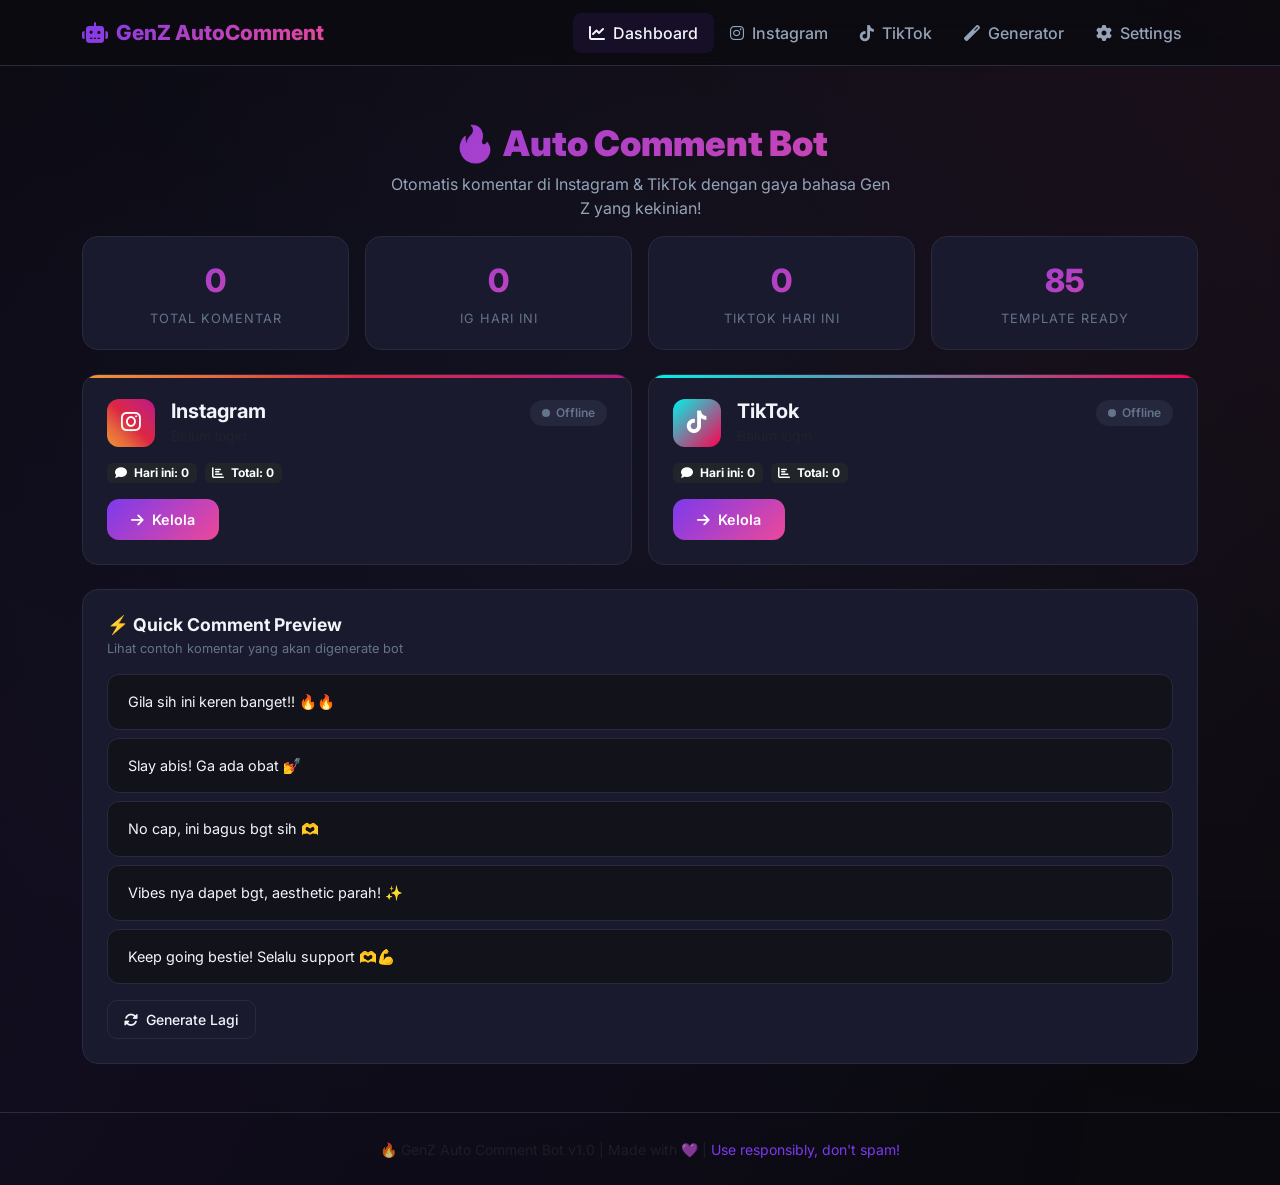
==== commit 1a17d256: "feat: Instagram login via Session ID - bypass challenge verification - Tambah tab login: Password vs" ====
--- a/templates/index.html
+++ b/templates/index.html
@@ -858,26 +858,79 @@
                 </div>
             </div>
 
-            <!-- Login Section -->
+            <!-- Login Section - Tabs: Password vs Session ID -->
             <div class="card-custom mb-3" id="ig-login-section">
                 <h6 class="section-title">🔑 Login Instagram</h6>
-                <p class="section-subtitle">Masukkan credentials Instagram kamu</p>
-                <div class="row g-2">
-                    <div class="col-md-5">
-                        <input type="text" class="form-control input-custom" id="ig-input-username" placeholder="Username Instagram">
-                    </div>
-                    <div class="col-md-5">
-                        <input type="password" class="form-control input-custom" id="ig-input-password" placeholder="Password">
-                    </div>
-                    <div class="col-md-2">
-                        <button class="btn btn-glow btn-start w-100" onclick="loginInstagram()">
-                            <i class="fas fa-sign-in-alt me-1"></i> Login
-                        </button>
-                    </div>
-                </div>
-                <small class="text-muted mt-2 d-block">
-                    ⚠️ Credentials hanya disimpan di session, tidak di database. Gunakan akun yang aman.
-                </small>
+
+                <!-- Login Method Tabs -->
+                <ul class="nav nav-pills mb-3" style="gap:8px;">
+                    <li class="nav-item">
+                        <a class="nav-link active" href="#" onclick="switchLoginTab('password', event)" id="tab-password"
+                           style="background:var(--primary-gradient);color:#fff;border-radius:12px;font-size:0.85rem;padding:6px 16px;">
+                            <i class="fas fa-key me-1"></i> Username & Password
+                        </a>
+                    </li>
+                    <li class="nav-item">
+                        <a class="nav-link" href="#" onclick="switchLoginTab('session', event)" id="tab-session"
+                           style="background:rgba(255,255,255,0.1);color:#aaa;border-radius:12px;font-size:0.85rem;padding:6px 16px;">
+                            <i class="fas fa-cookie-bite me-1"></i> Session ID (Recommended)
+                        </a>
+                    </li>
+                </ul>
+
+                <!-- Tab 1: Username & Password -->
+                <div id="ig-login-password">
+                    <p class="section-subtitle">Masukkan credentials Instagram kamu</p>
+                    <div class="row g-2">
+                        <div class="col-md-5">
+                            <input type="text" class="form-control input-custom" id="ig-input-username" placeholder="Username Instagram">
+                        </div>
+                        <div class="col-md-5">
+                            <input type="password" class="form-control input-custom" id="ig-input-password" placeholder="Password">
+                        </div>
+                        <div class="col-md-2">
+                            <button class="btn btn-glow btn-start w-100" onclick="loginInstagram()">
+                                <i class="fas fa-sign-in-alt me-1"></i> Login
+                            </button>
+                        </div>
+                    </div>
+                    <small class="text-muted mt-2 d-block">
+                        ⚠️ Mungkin kena challenge verification. Gunakan Session ID jika gagal.
+                    </small>
+                </div>
+
+                <!-- Tab 2: Session ID Login -->
+                <div id="ig-login-session" style="display:none;">
+                    <p class="section-subtitle">Login tanpa challenge menggunakan Session ID dari browser</p>
+                    <div class="row g-2">
+                        <div class="col-md-8">
+                            <input type="text" class="form-control input-custom" id="ig-input-session-id" placeholder="Paste Session ID dari browser...">
+                        </div>
+                        <div class="col-md-4">
+                            <button class="btn btn-glow btn-start w-100" onclick="loginInstagramSession()" id="ig-session-btn">
+                                <i class="fas fa-cookie-bite me-1"></i> Login Session
+                            </button>
+                        </div>
+                    </div>
+
+                    <!-- How to get Session ID -->
+                    <div class="mt-3 p-3" style="background:rgba(139,92,246,0.1);border-radius:12px;border:1px solid rgba(139,92,246,0.2);">
+                        <h6 class="mb-2" style="color:var(--primary);font-size:0.85rem;">
+                            <i class="fas fa-info-circle me-1"></i> Cara Mendapatkan Session ID:
+                        </h6>
+                        <ol class="mb-0 small text-muted" style="padding-left:20px;line-height:1.8;">
+                            <li>Buka <strong>Instagram.com</strong> di Chrome & login seperti biasa</li>
+                            <li>Tekan <strong>F12</strong> (Developer Tools)</li>
+                            <li>Klik tab <strong>Application</strong> → <strong>Cookies</strong> → <strong>https://www.instagram.com</strong></li>
+                            <li>Cari cookie bernama <strong>sessionid</strong></li>
+                            <li>Copy <strong>Value</strong>-nya dan paste di atas ☝️</li>
+                        </ol>
+                    </div>
+
+                    <small class="text-muted mt-2 d-block">
+                        ✅ <strong>Tidak kena challenge!</strong> Session ID sudah terverifikasi di browser kamu.
+                    </small>
+                </div>
             </div>
 
             <!-- Challenge / 2FA Verification Section (hidden by default) -->
@@ -895,7 +948,8 @@
                     </div>
                 </div>
                 <small class="text-muted mt-2 d-block">
-                    📧 Kode dikirim ke email/SMS yang terdaftar di akun Instagram kamu.
+                    📧 Kode dikirim ke email/SMS yang terdaftar di akun Instagram.
+                    <br>💡 <strong>Tidak dapat kode?</strong> Coba login dengan <a href="#" onclick="switchLoginTab('session', event); document.getElementById('ig-challenge-section').style.display='none';" style="color:var(--primary);">Session ID</a> sebagai alternatif.
                 </small>
             </div>
 
@@ -1419,6 +1473,68 @@
         // =============================================
         // Track challenge type for submit
         let pendingChallengeType = null; // 'challenge' or '2fa'
+
+        function switchLoginTab(tab, event) {
+            if (event) event.preventDefault();
+            const tabPassword = document.getElementById('tab-password');
+            const tabSession = document.getElementById('tab-session');
+            const panelPassword = document.getElementById('ig-login-password');
+            const panelSession = document.getElementById('ig-login-session');
+
+            if (tab === 'session') {
+                tabPassword.style.background = 'rgba(255,255,255,0.1)';
+                tabPassword.style.color = '#aaa';
+                tabSession.style.background = 'var(--primary-gradient)';
+                tabSession.style.color = '#fff';
+                panelPassword.style.display = 'none';
+                panelSession.style.display = 'block';
+            } else {
+                tabSession.style.background = 'rgba(255,255,255,0.1)';
+                tabSession.style.color = '#aaa';
+                tabPassword.style.background = 'var(--primary-gradient)';
+                tabPassword.style.color = '#fff';
+                panelSession.style.display = 'none';
+                panelPassword.style.display = 'block';
+            }
+        }
+
+        function loginInstagramSession() {
+            const sessionId = document.getElementById('ig-input-session-id').value.trim();
+
+            if (!sessionId) {
+                showToast('Paste Session ID dulu ya! 🍪', 'warning');
+                return;
+            }
+
+            if (sessionId.length < 10) {
+                showToast('Session ID terlalu pendek, pastikan copy dengan benar! 📋', 'warning');
+                return;
+            }
+
+            const btn = document.getElementById('ig-session-btn');
+            btn.innerHTML = '<i class="fas fa-spinner fa-spin me-1"></i> Connecting...';
+            btn.disabled = true;
+
+            showToast('Login dengan Session ID...', 'info');
+
+            fetch(`${API_BASE}/api/instagram/login-session`, {
+                method: 'POST',
+                headers: { 'Content-Type': 'application/json' },
+                body: JSON.stringify({ session_id: sessionId })
+            })
+            .then(r => r.json())
+            .then(data => {
+                showToast(data.message, data.success ? 'success' : 'error');
+                if (data.success) {
+                    loadStats();
+                }
+            })
+            .catch(e => showToast('Error koneksi ke server', 'error'))
+            .finally(() => {
+                btn.innerHTML = '<i class="fas fa-cookie-bite me-1"></i> Login Session';
+                btn.disabled = false;
+            });
+        }
 
         function loginInstagram() {
             const username = document.getElementById('ig-input-username').value;
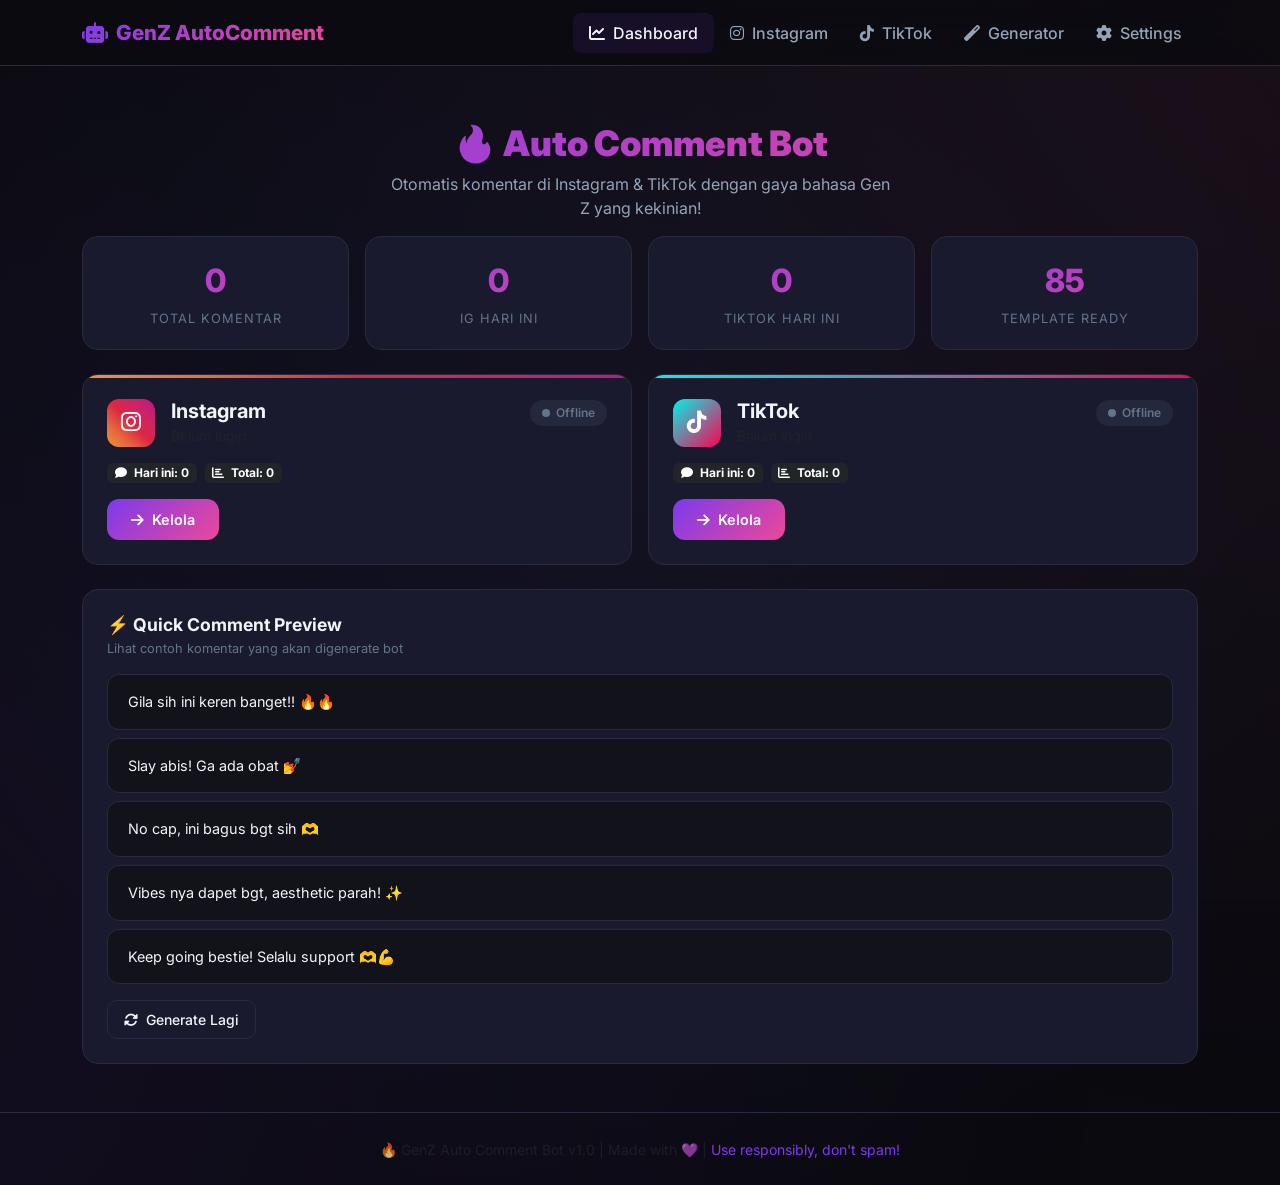
==== commit addb20f1: "fix: strict session verification - reject expired sessions, no fake login success Root cause: login_" ====
--- a/templates/index.html
+++ b/templates/index.html
@@ -901,10 +901,10 @@
 
                 <!-- Tab 2: Session ID Login -->
                 <div id="ig-login-session" style="display:none;">
-                    <p class="section-subtitle">Login tanpa challenge menggunakan Session ID dari browser</p>
-                    <div class="row g-2">
+                    <p class="section-subtitle">Login tanpa challenge menggunakan cookies dari browser</p>
+                    <div class="row g-2 mb-2">
                         <div class="col-md-8">
-                            <input type="text" class="form-control input-custom" id="ig-input-session-id" placeholder="Paste Session ID dari browser...">
+                            <input type="text" class="form-control input-custom" id="ig-input-session-id" placeholder="sessionid (WAJIB) — paste value cookie sessionid">
                         </div>
                         <div class="col-md-4">
                             <button class="btn btn-glow btn-start w-100" onclick="loginInstagramSession()" id="ig-session-btn">
@@ -913,22 +913,62 @@
                         </div>
                     </div>
 
+                    <!-- Extra cookies (toggle) -->
+                    <div class="mb-2">
+                        <a href="#" onclick="toggleExtraCookies(event)" style="color:var(--primary);font-size:0.8rem;text-decoration:none;">
+                            <i class="fas fa-plus-circle me-1" id="extra-cookies-icon"></i>
+                            <span id="extra-cookies-label">Tambah extra cookies (recommended!)</span>
+                        </a>
+                    </div>
+                    <div id="extra-cookies-panel" style="display:none;">
+                        <div class="row g-2 mb-1">
+                            <div class="col-md-6">
+                                <input type="text" class="form-control input-custom" id="ig-input-csrftoken" placeholder="csrftoken" style="font-size:0.8rem;">
+                            </div>
+                            <div class="col-md-6">
+                                <input type="text" class="form-control input-custom" id="ig-input-ds-user-id" placeholder="ds_user_id" style="font-size:0.8rem;">
+                            </div>
+                        </div>
+                        <div class="row g-2 mb-1">
+                            <div class="col-md-4">
+                                <input type="text" class="form-control input-custom" id="ig-input-mid" placeholder="mid" style="font-size:0.8rem;">
+                            </div>
+                            <div class="col-md-4">
+                                <input type="text" class="form-control input-custom" id="ig-input-rur" placeholder="rur" style="font-size:0.8rem;">
+                            </div>
+                            <div class="col-md-4">
+                                <input type="text" class="form-control input-custom" id="ig-input-ig-did" placeholder="ig_did" style="font-size:0.8rem;">
+                            </div>
+                        </div>
+                        <small class="text-muted d-block mb-2" style="font-size:0.75rem;">
+                            💡 Copy semua cookies di atas dari Chrome DevTools → Application → Cookies. Semakin lengkap, semakin stabil!
+                        </small>
+                    </div>
+
                     <!-- How to get Session ID -->
-                    <div class="mt-3 p-3" style="background:rgba(139,92,246,0.1);border-radius:12px;border:1px solid rgba(139,92,246,0.2);">
+                    <div class="mt-2 p-3" style="background:rgba(139,92,246,0.1);border-radius:12px;border:1px solid rgba(139,92,246,0.2);">
                         <h6 class="mb-2" style="color:var(--primary);font-size:0.85rem;">
-                            <i class="fas fa-info-circle me-1"></i> Cara Mendapatkan Session ID:
+                            <i class="fas fa-info-circle me-1"></i> Cara Mendapatkan Cookies:
                         </h6>
                         <ol class="mb-0 small text-muted" style="padding-left:20px;line-height:1.8;">
-                            <li>Buka <strong>Instagram.com</strong> di Chrome & login seperti biasa</li>
+                            <li>Buka <strong>Instagram.com</strong> di Chrome & <strong>pastikan masih login</strong></li>
                             <li>Tekan <strong>F12</strong> (Developer Tools)</li>
                             <li>Klik tab <strong>Application</strong> → <strong>Cookies</strong> → <strong>https://www.instagram.com</strong></li>
-                            <li>Cari cookie bernama <strong>sessionid</strong></li>
-                            <li>Copy <strong>Value</strong>-nya dan paste di atas ☝️</li>
+                            <li>Copy value dari: <strong>sessionid</strong> (wajib)</li>
+                            <li>Paste ke field di atas, lalu klik Login Session</li>
                         </ol>
+                        <div class="mt-2 p-2" style="background:rgba(255,193,7,0.15);border-radius:8px;border:1px solid rgba(255,193,7,0.3);">
+                            <small style="color:#ffc107;">
+                                ⚠️ <strong>PENTING:</strong><br>
+                                • Jangan logout dari Instagram di browser setelah copy session ID<br>
+                                • Session ID bisa expired kapan saja — kalau gagal, copy ulang<br>
+                                • Pastikan browser masih bisa buka instagram.com (cek dulu!)
+                            </small>
+                        </div>
                     </div>
 
                     <small class="text-muted mt-2 d-block">
-                        ✅ <strong>Tidak kena challenge!</strong> Session ID sudah terverifikasi di browser kamu.
+                        🔒 Session akan <strong>diverifikasi</strong> sebelum dinyatakan berhasil. Kalau gagal = session expired.
                     </small>
                 </div>
             </div>
@@ -1498,6 +1538,22 @@
             }
         }
 
+        function toggleExtraCookies(event) {
+            if (event) event.preventDefault();
+            const panel = document.getElementById('extra-cookies-panel');
+            const icon = document.getElementById('extra-cookies-icon');
+            const label = document.getElementById('extra-cookies-label');
+            if (panel.style.display === 'none') {
+                panel.style.display = 'block';
+                icon.className = 'fas fa-minus-circle me-1';
+                label.textContent = 'Sembunyikan extra cookies';
+            } else {
+                panel.style.display = 'none';
+                icon.className = 'fas fa-plus-circle me-1';
+                label.textContent = 'Tambah extra cookies (recommended!)';
+            }
+        }
+
         function loginInstagramSession() {
             const sessionId = document.getElementById('ig-input-session-id').value.trim();
 
@@ -1517,10 +1573,32 @@
 
             showToast('Login dengan Session ID...', 'info');
 
+            // Kumpulkan extra cookies jika ada
+            const payload = { session_id: sessionId };
+            const extraFields = ['csrftoken', 'ds_user_id', 'mid', 'rur', 'ig_did'];
+            const fieldMap = {
+                'csrftoken': 'ig-input-csrftoken',
+                'ds_user_id': 'ig-input-ds-user-id',
+                'mid': 'ig-input-mid',
+                'rur': 'ig-input-rur',
+                'ig_did': 'ig-input-ig-did',
+            };
+            let extraCount = 0;
+            for (const [key, elId] of Object.entries(fieldMap)) {
+                const el = document.getElementById(elId);
+                if (el && el.value.trim()) {
+                    payload[key] = el.value.trim();
+                    extraCount++;
+                }
+            }
+            if (extraCount > 0) {
+                showToast(`📦 Mengirim ${extraCount + 1} cookies...`, 'info');
+            }
+
             fetch(`${API_BASE}/api/instagram/login-session`, {
                 method: 'POST',
                 headers: { 'Content-Type': 'application/json' },
-                body: JSON.stringify({ session_id: sessionId })
+                body: JSON.stringify(payload)
             })
             .then(r => r.json())
             .then(data => {
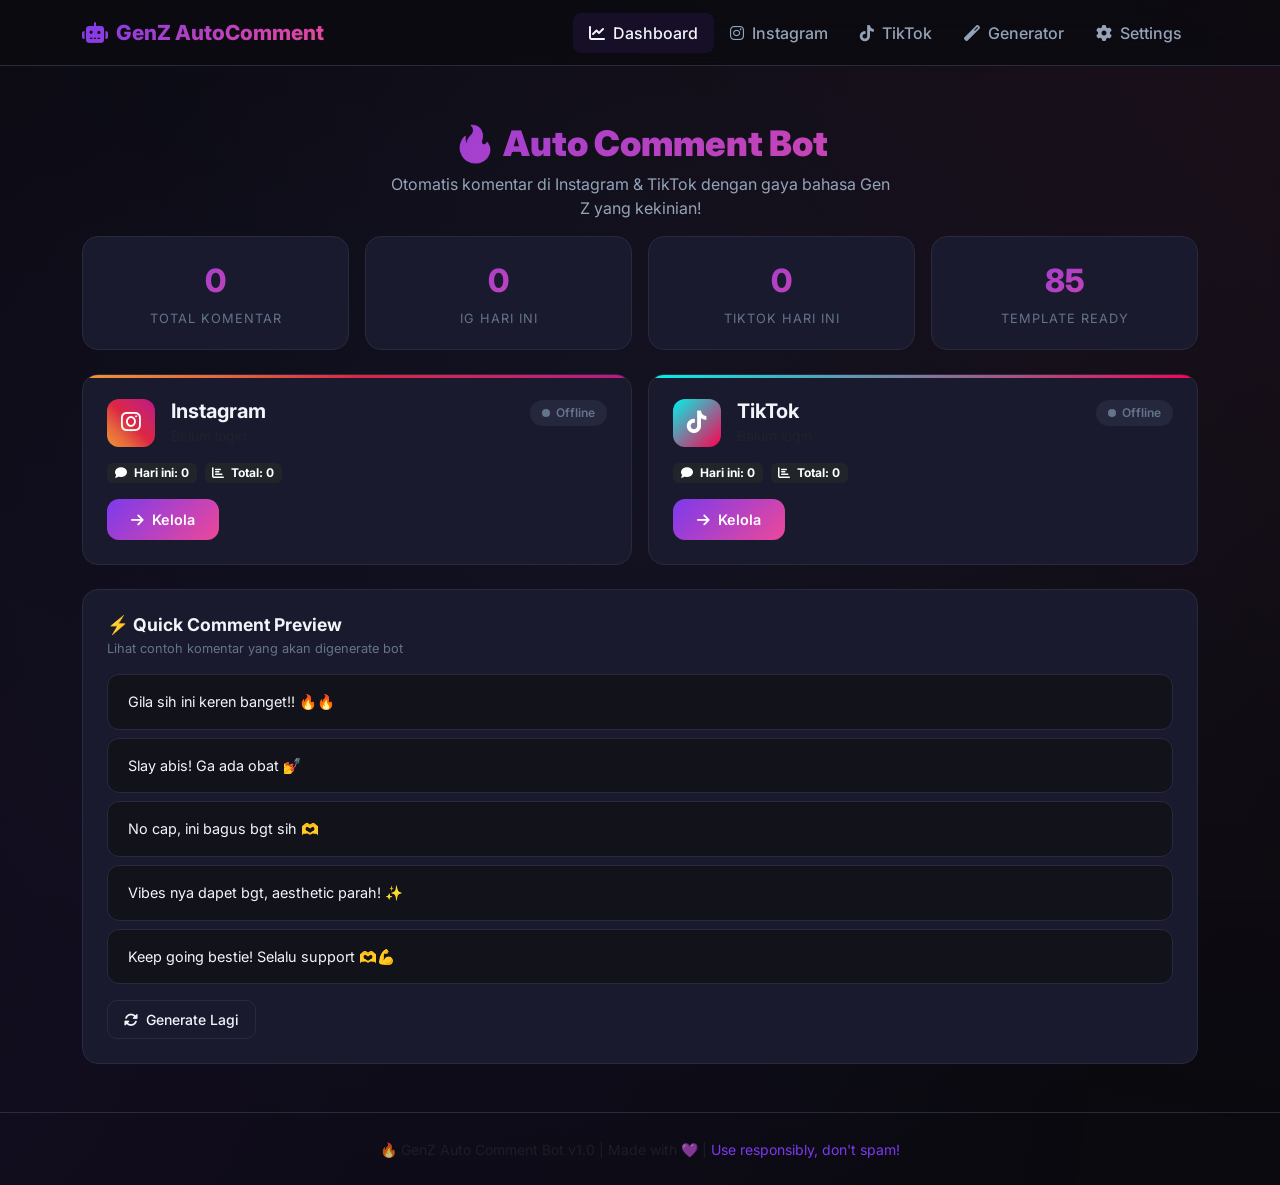
==== commit 84de39c1: "feat: Gemini AI integration + opsi tanpa emoticon - Integrasi Google Gemini AI (GRATIS, 1500 req/har" ====
--- a/templates/index.html
+++ b/templates/index.html
@@ -1221,9 +1221,10 @@
                         <p class="section-subtitle">Atur gaya komentar bot</p>
 
                         <label class="form-label small text-muted">Mode Komentar</label>
-                        <select class="form-select select-custom mb-3" id="set-comment-mode">
-                            <option value="template">📝 Template</option>
-                            <option value="ai">🤖 AI (OpenAI)</option>
+                        <select class="form-select select-custom mb-3" id="set-comment-mode" onchange="onCommentModeChange()">
+                            <option value="template">📝 Smart Template (Tanpa API)</option>
+                            <option value="gemini">🤖 Gemini AI (GRATIS!)</option>
+                            <option value="ai">💎 OpenAI GPT (Berbayar)</option>
                         </select>
 
                         <label class="form-label small text-muted">Kategori Aktif</label>
@@ -1252,6 +1253,19 @@
                                 <span class="toggle-slider"></span>
                             </label>
                         </div>
+
+                        <hr style="border-color: var(--border); margin: 15px 0;">
+
+                        <div class="d-flex justify-content-between align-items-center">
+                            <div>
+                                <span class="fw-bold" style="font-size: 0.9rem;">🚫 Tanpa Emoticon</span>
+                                <br><small class="text-muted">Komentar tanpa emoji/emoticon</small>
+                            </div>
+                            <label class="toggle-switch">
+                                <input type="checkbox" id="set-no-emoji">
+                                <span class="toggle-slider"></span>
+                            </label>
+                        </div>
                     </div>
                 </div>
 
@@ -1260,18 +1274,46 @@
                         <h6 class="section-title">🔑 API Configuration</h6>
                         <p class="section-subtitle">Konfigurasi API key untuk fitur AI</p>
 
-                        <label class="form-label small text-muted">OpenAI API Key (untuk mode AI)</label>
-                        <div class="row g-2">
-                            <div class="col-md-10">
-                                <input type="password" class="form-control input-custom" id="set-openai-key" placeholder="sk-...">
+                        <!-- Gemini API Key (GRATIS) -->
+                        <div id="gemini-key-section">
+                            <label class="form-label small text-muted">
+                                <span class="badge bg-success me-1">GRATIS</span> Google Gemini API Key
+                            </label>
+                            <div class="row g-2 mb-2">
+                                <div class="col-md-10">
+                                    <input type="password" class="form-control input-custom" id="set-gemini-key" placeholder="AIza...">
+                                </div>
+                                <div class="col-md-2">
+                                    <button class="btn btn-outline-custom w-100" onclick="testGeminiKey()">
+                                        <i class="fas fa-check me-1"></i> Test
+                                    </button>
+                                </div>
                             </div>
-                            <div class="col-md-2">
-                                <button class="btn btn-outline-custom w-100" onclick="testApiKey()">
-                                    <i class="fas fa-check me-1"></i> Test
-                                </button>
+                            <small class="text-muted d-block mb-1">
+                                Dapatkan API key GRATIS di 
+                                <a href="https://aistudio.google.com/apikey" target="_blank" style="color: var(--accent-purple);">aistudio.google.com/apikey</a>
+                            </small>
+                            <div class="alert mb-3" style="background: rgba(16, 185, 129, 0.1); border: 1px solid rgba(16, 185, 129, 0.2); border-radius: 10px; color: #10b981; font-size: 0.8rem;">
+                                <i class="fas fa-gift me-1"></i>
+                                <strong>100% GRATIS!</strong> 1500 request/hari, komentar AI cerdas & kontekstual. Recommended!
                             </div>
                         </div>
-                        <small class="text-muted mt-1 d-block">Dapatkan API key di <a href="https://platform.openai.com" target="_blank" style="color: var(--accent-purple);">platform.openai.com</a></small>
+
+                        <!-- OpenAI API Key (Berbayar) -->
+                        <div id="openai-key-section">
+                            <label class="form-label small text-muted">OpenAI API Key (untuk mode AI berbayar)</label>
+                            <div class="row g-2">
+                                <div class="col-md-10">
+                                    <input type="password" class="form-control input-custom" id="set-openai-key" placeholder="sk-...">
+                                </div>
+                                <div class="col-md-2">
+                                    <button class="btn btn-outline-custom w-100" onclick="testApiKey()">
+                                        <i class="fas fa-check me-1"></i> Test
+                                    </button>
+                                </div>
+                            </div>
+                            <small class="text-muted mt-1 d-block">Dapatkan API key di <a href="https://platform.openai.com" target="_blank" style="color: var(--accent-purple);">platform.openai.com</a></small>
+                        </div>
                     </div>
                 </div>
 
@@ -1892,9 +1934,11 @@
                 interval_max: parseInt(document.getElementById('set-interval-max').value),
                 max_per_day: parseInt(document.getElementById('set-max-per-day').value),
                 comment_mode: document.getElementById('set-comment-mode').value,
+                gemini_api_key: document.getElementById('set-gemini-key').value,
                 categories: activeCategories,
                 auto_like: document.getElementById('set-auto-like').checked,
                 auto_follow: document.getElementById('set-auto-follow').checked,
+                use_emoji: !document.getElementById('set-no-emoji').checked,
             };
 
             fetch(`${API_BASE}/api/settings`, {
@@ -1915,6 +1959,54 @@
             showToast('Testing API key... (fitur ini memerlukan server)', 'info');
         }
 
+        function testGeminiKey() {
+            const key = document.getElementById('set-gemini-key').value;
+            if (!key) {
+                showToast('Masukkan Gemini API key dulu!', 'error');
+                return;
+            }
+            showToast('Testing Gemini API key...', 'info');
+            fetch(`${API_BASE}/api/test-gemini`, {
+                method: 'POST',
+                headers: { 'Content-Type': 'application/json' },
+                body: JSON.stringify({ api_key: key })
+            })
+            .then(r => r.json())
+            .then(data => {
+                if (data.success) {
+                    showToast(`✅ Gemini API key valid! Test: "${data.comment}"`, 'success');
+                } else {
+                    showToast(`❌ Gemini API key gagal: ${data.error}`, 'error');
+                }
+            })
+            .catch(() => {
+                showToast('Error testing Gemini key. Pastikan server berjalan!', 'error');
+            });
+        }
+
+        function onCommentModeChange() {
+            const mode = document.getElementById('set-comment-mode').value;
+            const geminiSection = document.getElementById('gemini-key-section');
+            const openaiSection = document.getElementById('openai-key-section');
+            
+            if (mode === 'gemini') {
+                geminiSection.style.display = 'block';
+                openaiSection.style.display = 'none';
+            } else if (mode === 'ai') {
+                geminiSection.style.display = 'none';
+                openaiSection.style.display = 'block';
+            } else {
+                // template mode - show both but collapsed
+                geminiSection.style.display = 'block';
+                openaiSection.style.display = 'block';
+            }
+        }
+
+        // Initial mode check
+        document.addEventListener('DOMContentLoaded', () => {
+            onCommentModeChange();
+        });
+
         // =============================================
         // LOG
         // =============================================
